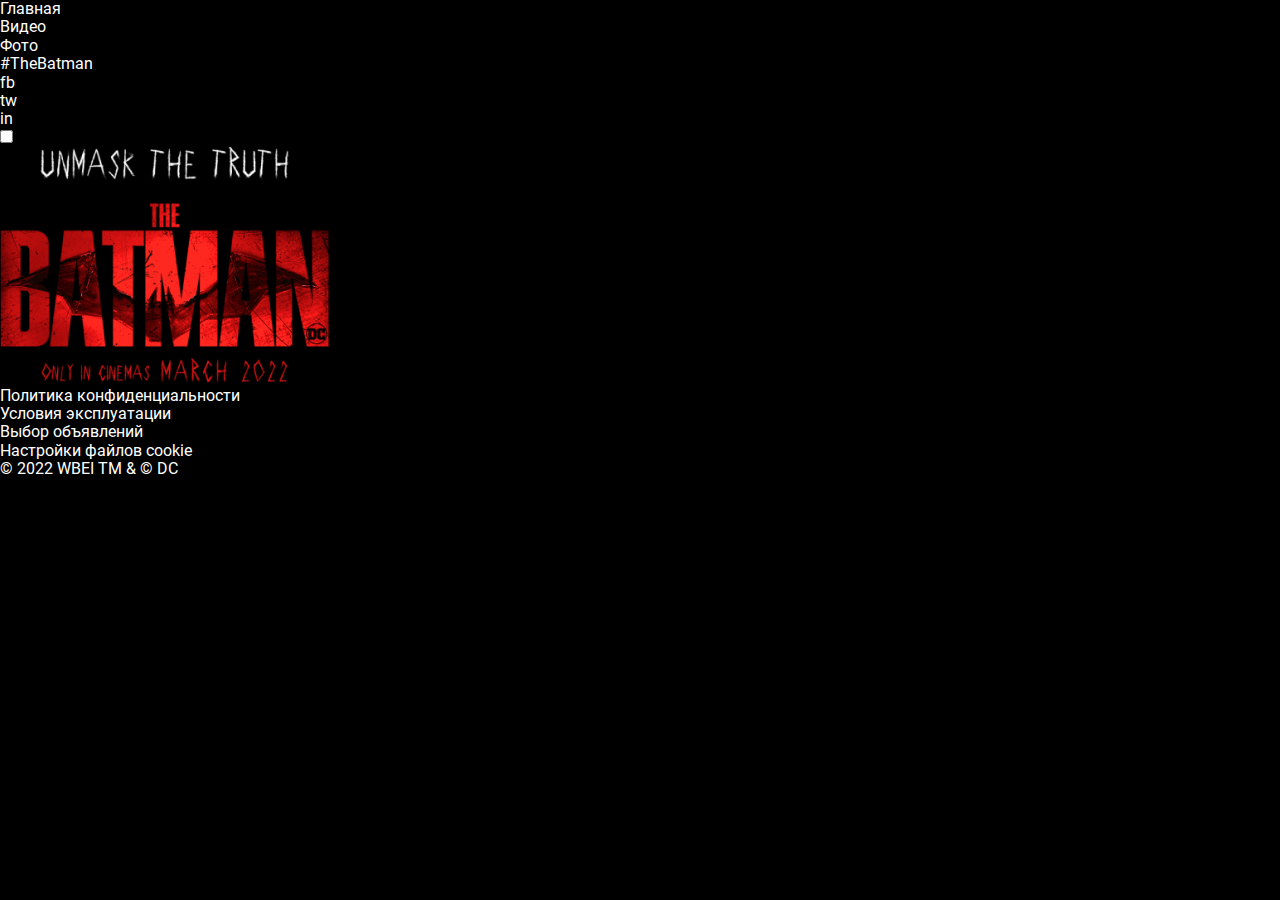
==== index.html @ 38d18f15 "init project" ====
<!DOCTYPE html>
<html lang="ru">
<head>
    <meta charset="UTF-8">
    <meta http-equiv="X-UA-Compatible" content="IE=edge">
    <meta name="viewport" content="width=device-width, initial-scale=1.0">
    <title>The Batman</title>

    <link rel="stylesheet" href="style/normalize.css">
    <link rel="stylesheet" href="style/style.css">
</head>
<body>
    <header class="header">
        <nav class="header__navigation navigation">
            <ul class="navigation__list">
                <li class="navigation__item">
                    <a href="" class="navigation__link">Главная</a>
                </li>
                <li class="navigation__item">
                    <a href="" class="navigation__link">Видео</a>
                </li>
                <li class="navigation__item">
                    <a href="" class="navigation__link">Фото</a>
                </li>
            </ul>
            <p class="header__hashtag">#TheBatman</p>
            <ul class="header__social social">
                <li class="social__item">
                    <a href="" class="social__link">
                        fb
                    </a>
                </li>
                <li class="social__item">
                    <a href="" class="social__link">
                        tw
                    </a>
                </li>
                <li class="social__item">
                    <a href="" class="social__link">
                        in
                    </a>
                </li>
            </ul>
        </nav>
        <div class="mute">
            <input class="checkbox" type="checkbox" id="mute">
            <label for="mute" class="mute__label"></label>
        </div>
    </header>

    <main class="main">
        <img src="img/logo.png" alt="Логотип к фильму Бэтмен" class="logo" width="329" height="235">
    </main>

    <footer class="footer">
        <ul class="footer__links">
            <li><a href="#" class="footer__link">Политика конфиденциальности</a></li>
            <li><a href="#" class="footer__link"></a>Условия эксплуатации</li>
            <li><a href="#" class="footer__link"></a>Выбор объявлений</li>
            <li><a href="#" class="footer__link"></a>Настройки файлов cookie</li>
        </ul>
        <p class="footer__copyright">© 2022 WBEI TM & © DC</p>
    </footer>
</body>
</html>
---- style/style.css ----
@font-face {
    font-family: Roboto;
    font-weight: 400;
    font-display: swap;
    src: local('Roboto'), url('../fonts/roboto-v29-latin_cyrillic-regular.woff2') format('woff2'),
    url('../fonts/roboto-v29-latin_cyrillic-regular.woff') format('woff');
}

@font-face {
    font-family: Roboto;
    font-weight: 500;
    font-display: swap;
    src: local('Roboto'), url('../fonts/roboto-v29-latin_cyrillic-500.woff2') format('woff2'),
    url('../fonts/roboto-v29-latin_cyrillic-500.woff') format('woff');
}

html {
    box-sizing: border-box;
}

*, *::after, *::before{
    box-sizing: inherit;
}

body {
    height: 100vh;
    min-width: 320px;
    font-family: Roboto, sans-serif;
    background-color: #000000;
    color: #ffffff;
}

img {
    max-width: 100%;
    height: auto;
}

button {
    padding: 0;
    cursor: pointer;
}

a {
    color: inherit;
    text-decoration: none;
}

ul {
    list-style: none;
    margin: 0;
    padding: 0;
}

h1, h2, h3, p {
    margin: 0;
}
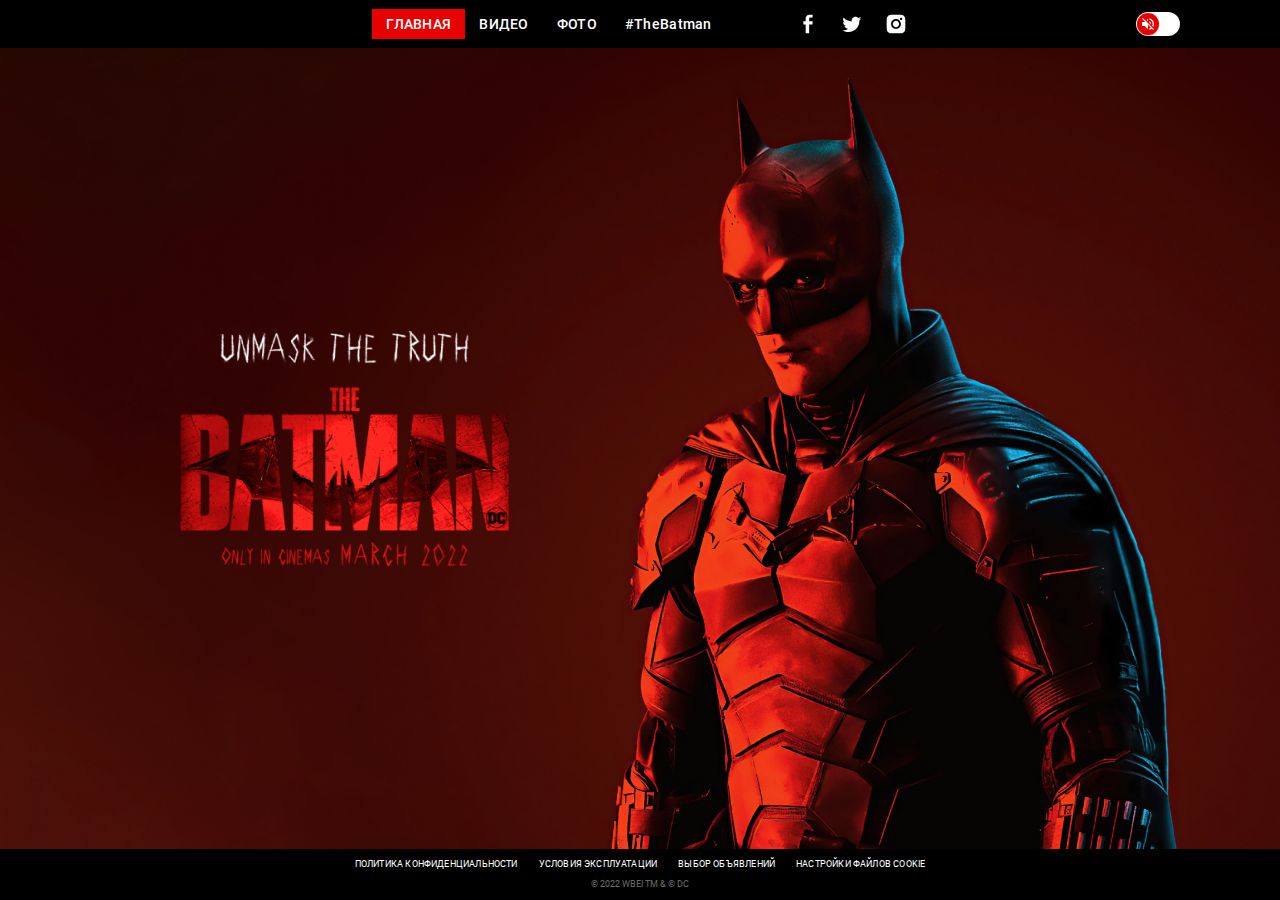
==== commit 5483940b: "add style" ====
--- a/index.html
+++ b/index.html
@@ -5,16 +5,22 @@
     <meta http-equiv="X-UA-Compatible" content="IE=edge">
     <meta name="viewport" content="width=device-width, initial-scale=1.0">
     <title>The Batman</title>
+    <link rel="preload" href="fonts/roboto-v29-latin_cyrillic-regular.woff2" as="font" type="font/woff2" crossorigin>
+    <link rel="preload" href="fonts/roboto-v29-latin_cyrillic-500.woff2" as="font" type="font/woff2" crossorigin>
 
     <link rel="stylesheet" href="style/normalize.css">
     <link rel="stylesheet" href="style/style.css">
 </head>
 <body>
     <header class="header">
+        <button class="burger">menu</button>
+
         <nav class="header__navigation navigation">
+            <button class="navigation__close">close</button>
+
             <ul class="navigation__list">
                 <li class="navigation__item">
-                    <a href="" class="navigation__link">Главная</a>
+                    <a href="" class="navigation__link navigation__link_active">Главная</a>
                 </li>
                 <li class="navigation__item">
                     <a href="" class="navigation__link">Видео</a>
@@ -26,38 +32,33 @@
             <p class="header__hashtag">#TheBatman</p>
             <ul class="header__social social">
                 <li class="social__item">
-                    <a href="" class="social__link">
-                        fb
-                    </a>
+                    <a href="" class=" social__link social__link_fb"></a>
                 </li>
                 <li class="social__item">
-                    <a href="" class="social__link">
-                        tw
-                    </a>
+                    <a href="" class="social__link social__link_twitter"></a>
                 </li>
-                <li class="social__item">
-                    <a href="" class="social__link">
-                        in
-                    </a>
+                <li class="social__item social__link">
+                    <a href="" class="social__link social__link_instagram"></a>
                 </li>
             </ul>
         </nav>
         <div class="mute">
-            <input class="checkbox" type="checkbox" id="mute">
+            <input class="mute__checkbox" type="checkbox" id="mute">
             <label for="mute" class="mute__label"></label>
         </div>
+
     </header>
 
-    <main class="main">
+    <main class="main main_index">
         <img src="img/logo.png" alt="Логотип к фильму Бэтмен" class="logo" width="329" height="235">
     </main>
 
     <footer class="footer">
         <ul class="footer__links">
-            <li><a href="#" class="footer__link">Политика конфиденциальности</a></li>
-            <li><a href="#" class="footer__link"></a>Условия эксплуатации</li>
-            <li><a href="#" class="footer__link"></a>Выбор объявлений</li>
-            <li><a href="#" class="footer__link"></a>Настройки файлов cookie</li>
+            <li class="footer__item"><a href="#" class="footer__link">Политика конфиденциальности</a></li>
+            <li class="footer__item"><a href="#" class="footer__link">Условия эксплуатации</a></li>
+            <li class="footer__item"><a href="#" class="footer__link">Выбор объявлений</a></li>
+            <li class="footer__item"><a href="#" class="footer__link">Настройки файлов cookie</a></li>
         </ul>
         <p class="footer__copyright">© 2022 WBEI TM & © DC</p>
     </footer>
--- a/style/style.css
+++ b/style/style.css
@@ -28,6 +28,9 @@
     font-family: Roboto, sans-serif;
     background-color: #000000;
     color: #ffffff;
+    display: flex;
+    flex-direction: column;
+    justify-content: space-between;
 }
 
 img {
@@ -53,4 +56,177 @@
 
 h1, h2, h3, p {
     margin: 0;
+}
+
+.header {
+    position: relative;
+    padding-top: 9px;
+    padding-bottom: 9px;
+}
+
+.navigation {
+    display: flex;
+    justify-content: center;
+    align-items: center;
+    font-weight: 500;
+    font-size: 14px;
+    line-height: 16px;
+    letter-spacing: 0.02em;
+}
+
+.navigation__list {
+    display: flex;
+    text-transform: uppercase;
+}
+
+.navigation__link {
+    display: block;
+    padding: 7px 14px;
+}
+
+.navigation__link_active {
+    background-color: #e90000;
+}
+
+.header__hashtag {
+    padding: 7px 14px;
+    margin-right: 70px;
+}
+
+.social {
+    display: flex;
+}
+
+.social__link {
+    display: block;
+    width: 24px;
+    height: 24px;
+}
+
+.social__item {
+    margin-right: 20px;
+}
+
+.social__item:last-child {
+    margin-right: 0;
+}
+
+.social__link_fb {
+    background-image: url('../img/fb.svg');
+}
+.social__link_twitter {
+    background-image: url('../img/twitter.svg');
+}
+.social__link_instagram {
+    background-image: url('../img/instagram.svg');
+}
+
+.burger {
+    display: none;
+}
+
+.mute {
+    position: absolute;
+    right: 100px;
+    top: 50%;
+    transform: translateY(-50%);
+    width: 44px;
+    height: 24px;
+    overflow: hidden;
+    background-color: #ffffff;
+    border-radius: 30px;
+}
+
+.mute__checkbox {
+    position: relative;
+    width: 100%;
+    height: 100%;
+    padding: 0;
+    margin: 0;
+    opacity: 0;
+    cursor: pointer;
+    z-index: 3;
+}
+
+.mute__label::before, 
+.mute__label::after {
+    content: '';
+    position: absolute;
+    top: 1px;
+    left: 1px;
+    display: block;
+    height: 22px;
+    width: 22px;
+    border-radius: 50%;
+    background-color: #E90000;
+    box-shadow: 0px 1px 1px rgba(69, 2, 2, 0.3);
+    transition: left 0.3s ease-in-out, right 0.3s ease-in-out;
+    background-position: center;
+    background-repeat: no-repeat;
+}
+
+.mute__label::before {
+    background-image: url('../img/volume_off.svg');
+}
+
+.mute__label::after {
+    background-image: url('../img/volume_up.svg');
+    right: -22px;
+    left: auto;
+}
+
+.mute__checkbox:checked+.mute__label::before {
+    left: -22px;
+}
+
+.mute__checkbox:checked+.mute__label::after {
+    right: 1px;
+}
+
+.navigation__close {
+    display: none;
+}
+
+.main {
+    flex-grow: 1;
+}
+
+
+.main_index {
+    display: flex;
+    align-items: center;
+    padding-left: 180px;
+    background-image: url('../img/bg.jpg');
+    background-position: top;
+    background-size: cover;
+}
+
+.footer {
+    padding-top: 10px;
+    padding-bottom: 10px;
+    font-size: 9px;
+    line-height: 11px;
+    text-transform: uppercase;
+    display: flex;
+    flex-direction: column;
+    align-items: center;
+
+}
+
+.footer__links {
+    display: flex;
+    letter-spacing: 0.02em;
+    margin-bottom: 9px;
+}
+
+.footer__item {
+    margin-right: 21px;
+}
+
+.footer__item:last-child {
+    margin-right: 0px;
+}
+
+.footer__copyright {
+    color: #6A6A6A;
 }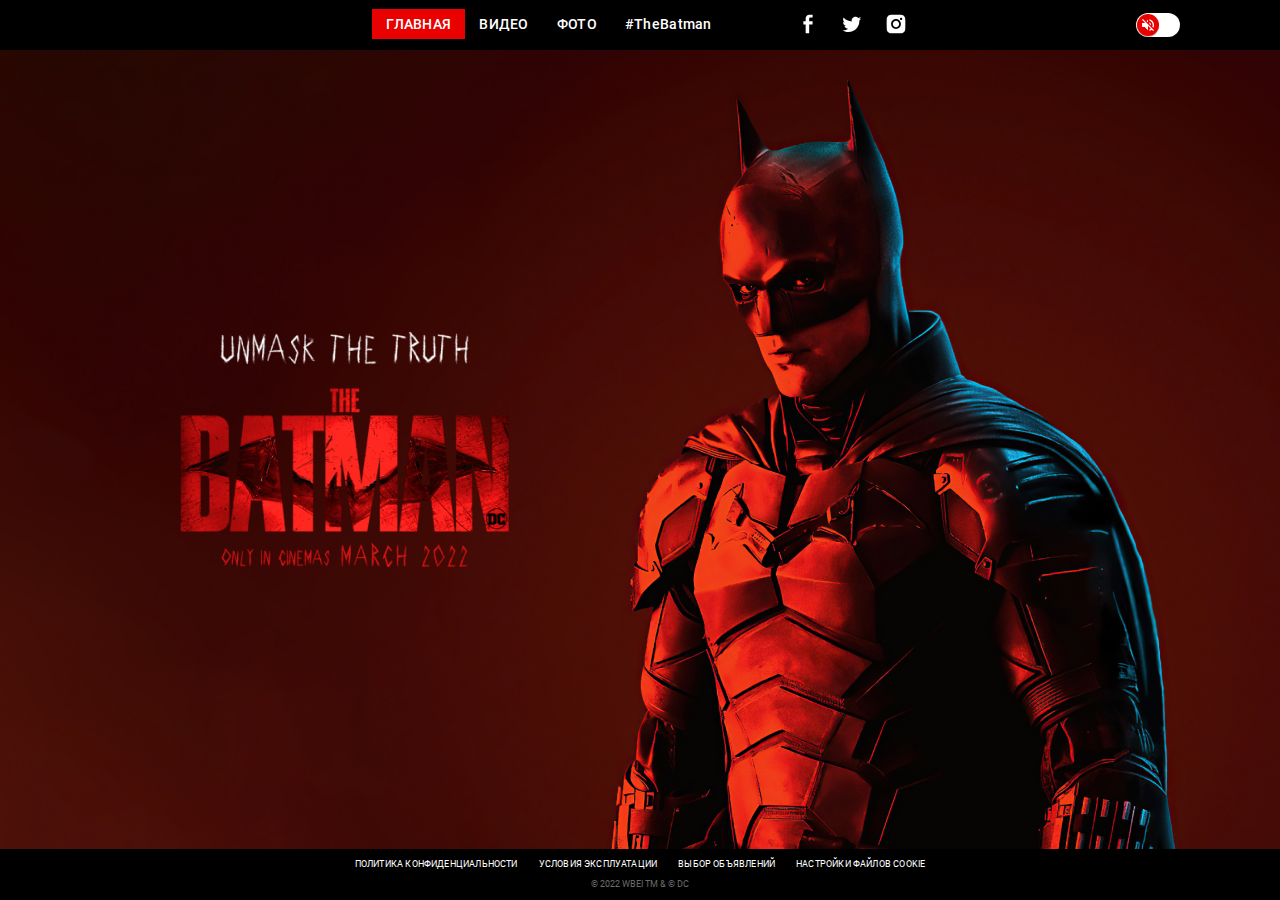
==== commit 4c5f88ce: "add video and photo" ====
--- a/index.html
+++ b/index.html
@@ -13,20 +13,20 @@
 </head>
 <body>
     <header class="header">
-        <button class="burger">menu</button>
+        <button class="burger"></button>
 
         <nav class="header__navigation navigation">
-            <button class="navigation__close">close</button>
+            <button class="navigation__close"></button>
 
             <ul class="navigation__list">
                 <li class="navigation__item">
-                    <a href="" class="navigation__link navigation__link_active">Главная</a>
+                    <a class="navigation__link navigation__link_active">Главная</a>
                 </li>
                 <li class="navigation__item">
-                    <a href="" class="navigation__link">Видео</a>
+                    <a href="video.html" class="navigation__link">Видео</a>
                 </li>
                 <li class="navigation__item">
-                    <a href="" class="navigation__link">Фото</a>
+                    <a href="photo.html" class="navigation__link">Фото</a>
                 </li>
             </ul>
             <p class="header__hashtag">#TheBatman</p>
@@ -58,7 +58,7 @@
             <li class="footer__item"><a href="#" class="footer__link">Политика конфиденциальности</a></li>
             <li class="footer__item"><a href="#" class="footer__link">Условия эксплуатации</a></li>
             <li class="footer__item"><a href="#" class="footer__link">Выбор объявлений</a></li>
-            <li class="footer__item"><a href="#" class="footer__link">Настройки файлов cookie</a></li>
+            <li class="footer__item"><a href="#" class="footer__link">Настройки файлов&nbspcookie</a></li>
         </ul>
         <p class="footer__copyright">© 2022 WBEI TM & © DC</p>
     </footer>
--- a/style/style.css
+++ b/style/style.css
@@ -62,6 +62,7 @@
     position: relative;
     padding-top: 9px;
     padding-bottom: 9px;
+    height: 50px;
 }
 
 .navigation {
@@ -101,6 +102,10 @@
     display: block;
     width: 24px;
     height: 24px;
+}
+
+.social__link:hover {
+    color: #e90000
 }
 
 .social__item {
@@ -189,6 +194,7 @@
 
 .main {
     flex-grow: 1;
+    position: relative;
 }
 
 
@@ -201,16 +207,28 @@
     background-size: cover;
 }
 
+.logo {
+    animation: zoomIn 1s;
+}
+
+@keyframes zoomIn {
+    from {
+        transform: scale3d(0,0,0);
+    }
+}
+
 .footer {
-    padding-top: 10px;
-    padding-bottom: 10px;
+    min-height: 50px;
+    position: relative;
+    z-index: 500;
+    padding: 10px 20px;
     font-size: 9px;
     line-height: 11px;
     text-transform: uppercase;
     display: flex;
     flex-direction: column;
     align-items: center;
-
+    text-align: center;
 }
 
 .footer__links {
@@ -229,4 +247,201 @@
 
 .footer__copyright {
     color: #6A6A6A;
-}+}
+
+.main_slider {
+    height: calc(100% - 70px - 50px);
+}
+
+.slider-main {
+    height: 100%;
+}
+
+.slider-main__item {
+    display: flex;
+    align-items: center;
+    justify-content: center;
+}
+
+.pagination {
+    z-index: 400;
+    position: absolute;
+    bottom: 0;
+    left: 0;
+    right: 0;
+    background-color: #000000;
+    max-height: 164px;
+    padding: 12px 20px 17px;
+}
+
+.pagination__arrow {
+    display: block;
+    margin: 0 auto 25px;
+    width: 0;
+    height: 0;
+    border-left: 7px solid transparent;
+    border-right: 7px solid transparent;
+    border-top: 6px solid #ffffff;
+    border-bottom: 6px solid transparent;
+    background-color: transparent;
+    transition: border-color 0.3s ease-in-out;
+}
+
+.pagination__arrow:hover {
+    border-top-color: #E90000;
+}
+
+.slider-thumbs {
+    max-width: 820px;
+}
+
+.slider-thumbs__img {
+    max-height: 100px;
+    width: auto;
+}
+
+
+.slider-main__video,
+.slider-main__img {
+    height: 100%;
+    width: 100%;
+    object-fit: contain;
+}
+
+
+@media (max-width: 1024px) {
+    .mute {
+        right: 20px;
+    }
+
+    .main_index {
+        padding-left: 60px;
+    }
+}
+
+@media (max-width: 790px) {
+    .header {
+        display: flex;
+        align-items: center;
+        padding-left: 20px;
+        padding-right: 20px;
+    }
+
+    .burger {
+        display: block;
+        width: 20px;
+        height: 12px;
+        background-color: transparent;
+        background-image: url('../img/menu.svg');
+        border: none;
+    }
+
+    .navigation {
+        position: fixed;
+        top: 0;
+        left: 0;
+        bottom: 0;
+        width: 240px;
+        transform: translateX(-240px);
+        background-color: #260707;
+        flex-direction: column;
+        justify-content: flex-start;
+        padding-top: 90px;
+        text-align: center;
+        align-items: stretch;
+        transition: transform 0.3s ease-in-out;
+    }
+
+    .navigation_active {
+        transform: translateX(0);
+    }
+
+    .navigation__list {
+        flex-direction: column;
+        margin-right: 0;
+        gap: 6px;
+        margin-bottom: 6px;
+    }
+
+    .navigation__link {
+        padding-top: 12px;
+        padding-bottom: 12px;
+    }
+
+    .header__hashtag {
+        margin-right: 0;
+        margin-bottom: 40px;
+    }
+
+    .navigation__close {
+        position: absolute;
+        display: block;
+        top: 20px;
+        left: 20px;
+        width: 16px;
+        height: 16px;
+        background-image: url('../img/close.svg');
+        background-color: transparent;
+        border: none;
+    }
+
+    .social {
+        justify-content: center;
+    }
+    
+    .main_index {
+        padding-left: 50px;
+    }
+
+    .logo {
+        width: 280px;
+    }
+
+    .footer__item {
+        margin-right: 14px;
+    }
+    
+    .footer__item:last-child {
+        margin-right: 0px;
+    }
+}
+
+@media (max-width: 680px) {
+    .logo {
+        width: 230px;
+    }
+}
+
+@media (max-width: 580px) {
+
+    .main_index {
+        align-items: flex-end;
+        justify-content: center;
+        padding-bottom: 64px;
+        padding-left: 0;
+        background-image: linear-gradient(0.11deg, rgba(0, 0, 0, 0.76) 32.14%, rgba(255, 0, 0, 0) 72.56%), url('../img/bg_m.jpg');
+    }
+
+    .logo {
+        width: 125px;
+    }
+
+    .footer {
+        font-size: 6px;
+        line-height: 7px;
+    }
+
+    .pagination__arrow {
+        margin-bottom: 6px;
+    }
+
+    .pagination {
+        max-height: 80px;
+    }
+    
+    .slider-thumbs {
+        max-width: 280px;
+    }
+
+
+}   
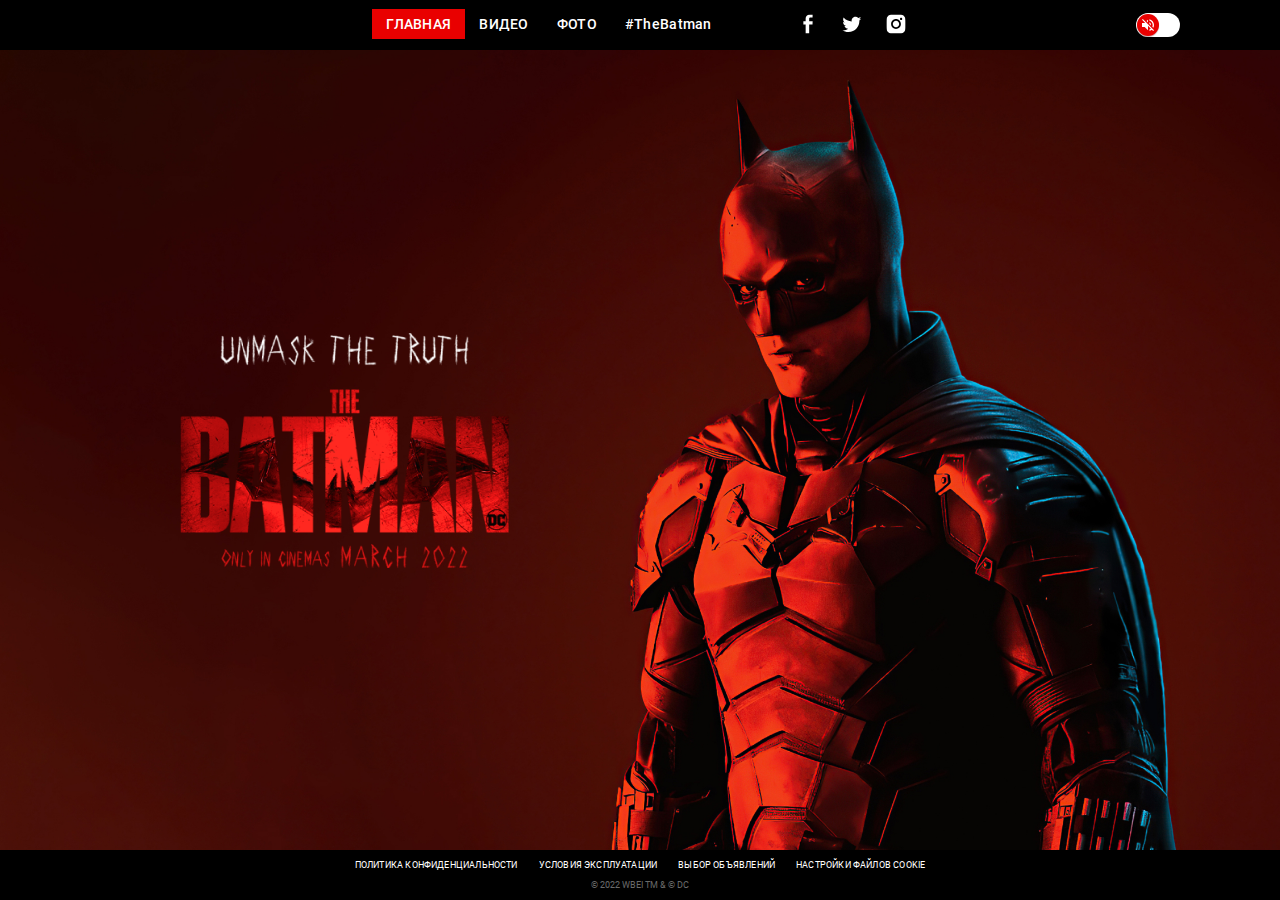
==== commit 3db73cdd: "add js" ====
--- a/index.html
+++ b/index.html
@@ -5,11 +5,15 @@
     <meta http-equiv="X-UA-Compatible" content="IE=edge">
     <meta name="viewport" content="width=device-width, initial-scale=1.0">
     <title>The Batman</title>
+    <link rel="icon" href="img/icon.png" type="image/png">
+
     <link rel="preload" href="fonts/roboto-v29-latin_cyrillic-regular.woff2" as="font" type="font/woff2" crossorigin>
     <link rel="preload" href="fonts/roboto-v29-latin_cyrillic-500.woff2" as="font" type="font/woff2" crossorigin>
 
     <link rel="stylesheet" href="style/normalize.css">
     <link rel="stylesheet" href="style/style.css">
+
+    <script defer src="js/script.js"></script>
 </head>
 <body>
     <header class="header">
--- a/style/style.css
+++ b/style/style.css
@@ -66,6 +66,7 @@
 }
 
 .navigation {
+    z-index: 600;
     display: flex;
     justify-content: center;
     align-items: center;
@@ -209,6 +210,7 @@
 
 .logo {
     animation: zoomIn 1s;
+    image-rendering: optimizeQuality;
 }
 
 @keyframes zoomIn {
@@ -218,7 +220,7 @@
 }
 
 .footer {
-    min-height: 50px;
+    height: 50px;
     position: relative;
     z-index: 500;
     padding: 10px 20px;
@@ -250,7 +252,9 @@
 }
 
 .main_slider {
-    height: calc(100% - 70px - 50px);
+    height: calc(100% - 50px - 50px);
+    overflow: hidden;
+    padding-bottom: 25px;
 }
 
 .slider-main {
@@ -259,47 +263,63 @@
 
 .slider-main__item {
     display: flex;
-    align-items: center;
+    /* align-items: center; */
     justify-content: center;
 }
 
 .pagination {
     z-index: 400;
     position: absolute;
-    bottom: 0;
+    top: calc(100% - 25px);
     left: 0;
     right: 0;
     background-color: #000000;
-    max-height: 164px;
+    height: 164px;
     padding: 12px 20px 17px;
+    transform: translateY(0);
+    /* transition: transform 0.5s ease-in-out; */
+    transition: top 0.5s ease-in-out;
+    /* оптимизация свойства top при анимации */
+    will-change: top;
+}
+
+.pagination_active {
+    top: calc(100% - 164px);
+    /* transform: translateY(); */
 }
 
 .pagination__arrow {
     display: block;
-    margin: 0 auto 25px;
     width: 0;
     height: 0;
+    margin: 0 auto 25px;
     border-left: 7px solid transparent;
     border-right: 7px solid transparent;
+    border-top: 6px solid transparent;
+    border-bottom: 6px solid #ffffff;
+    background-color: transparent;
+    transition: border-color 0.3s ease-in-out;
+}
+
+.pagination_active .pagination__arrow {
     border-top: 6px solid #ffffff;
     border-bottom: 6px solid transparent;
-    background-color: transparent;
-    transition: border-color 0.3s ease-in-out;
 }
 
 .pagination__arrow:hover {
+    border-bottom-color: #E90000;
+    border-top-color: transparent;
+}
+
+.pagination_active .pagination__arrow:hover {
     border-top-color: #E90000;
-}
+    border-bottom-color: transparent;
+}
+
 
 .slider-thumbs {
     max-width: 820px;
 }
-
-.slider-thumbs__img {
-    max-height: 100px;
-    width: auto;
-}
-
 
 .slider-main__video,
 .slider-main__img {
@@ -307,6 +327,16 @@
     width: 100%;
     object-fit: contain;
 }
+
+.slider-thumbs__img {
+    max-height: 100px;
+    object-fit: cover;
+}
+
+.slider-thumbs__item {
+    cursor: pointer;
+}
+
 
 
 @media (max-width: 1024px) {
@@ -339,10 +369,10 @@
     .navigation {
         position: fixed;
         top: 0;
-        left: 0;
+        left: -240px;
         bottom: 0;
         width: 240px;
-        transform: translateX(-240px);
+        transform: translateX(0);
         background-color: #260707;
         flex-direction: column;
         justify-content: flex-start;
@@ -353,7 +383,7 @@
     }
 
     .navigation_active {
-        transform: translateX(0);
+        transform: translateX(240px);
     }
 
     .navigation__list {
@@ -436,12 +466,19 @@
     }
 
     .pagination {
-        max-height: 80px;
+        height: 80px;
+    }
+
+    .pagination_active {
+        top: calc(100% - 80px);
     }
     
     .slider-thumbs {
         max-width: 280px;
     }
 
+    .slider-thumbs__img {
+        max-height: 36px;
+    }
 
 }   
